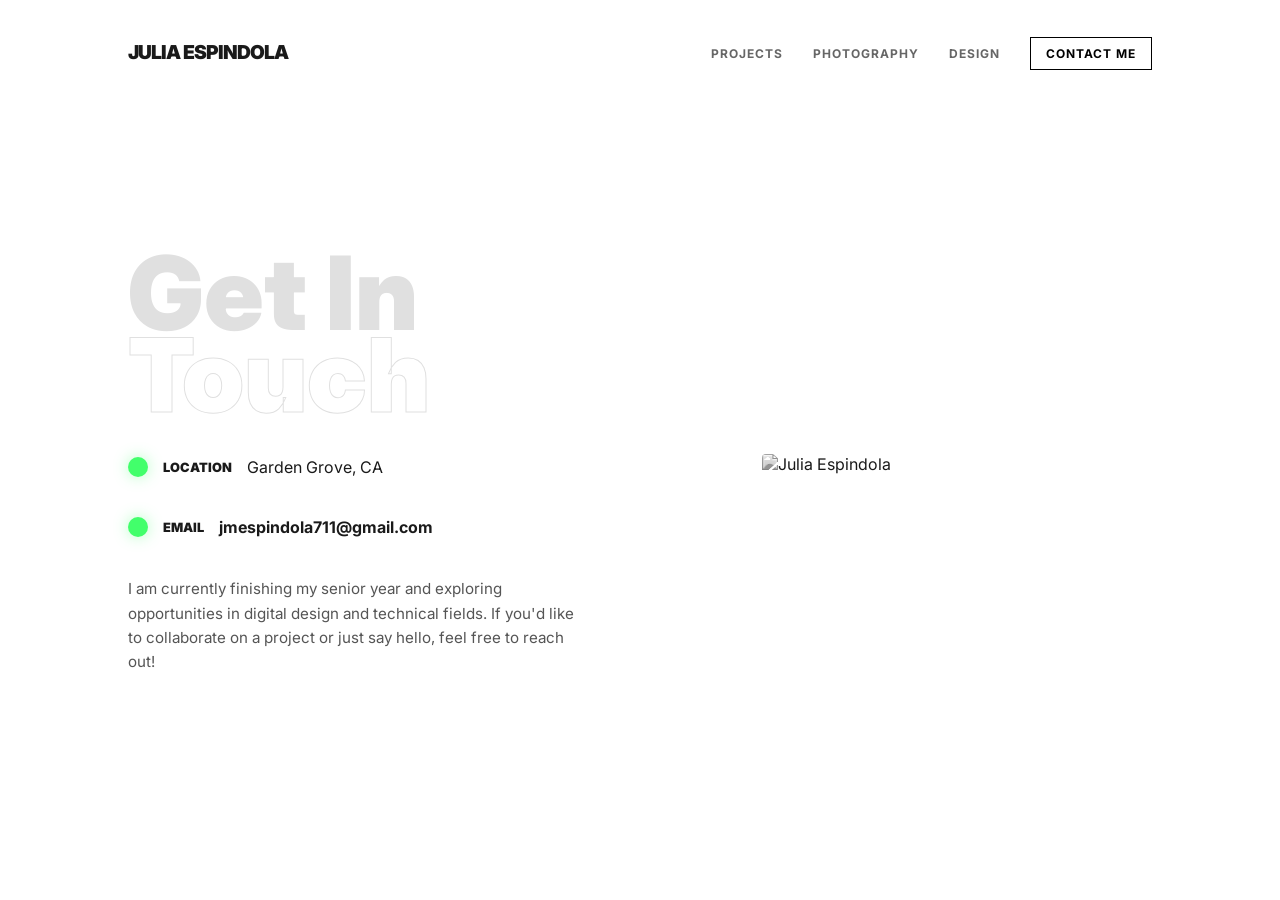
==== contact.html @ 64434c4b "Update contact.html" ====
<!DOCTYPE html>
<html lang="en">
<head>
    <meta charset="UTF-8">
    <meta name="viewport" content="width=device-width, initial-scale=1.0">
    <title>Contact | 2026 Portfolio</title>
    <link href="https://fonts.googleapis.com/css2?family=Inter:wght@300;700;900&display=swap" rel="stylesheet">
    <link rel="stylesheet" href="style.css">
</head>
<body>

    <nav class="navbar">
        <div class="nav-brand">JULIA ESPINDOLA</div>
        <ul class="nav-menu">
            <li><a href="index.html">PROJECTS</a></li>
            <li><a href="photography.html">PHOTOGRAPHY</a></li>
            <li><a href="design.html">DESIGN</a></li>
            <li><a href="contact.html" class="active">CONTACT ME</a></li>
        </ul>
    </nav>

    <main class="hero-section">
        <div class="text-content">
            <h1 class="main-title">Get In<br><span class="outline-text">Touch</span></h1>
            
            <div class="category-tags">
                <div class="tag">
                    <span class="neon-dot"></span>
                    <span class="tag-text">LOCATION</span>
                    <p>Garden Grove, CA</p>
                </div>
                <div class="tag">
                    <span class="neon-dot"></span>
                    <span class="tag-text">EMAIL</span>
                    <p>
                        <a href="https://mail.google.com/mail/?view=cm&fs=1&to=jmespindola711@gmail.com" 
                           target="_blank" 
                           class="email-link">
                           jmespindola711@gmail.com
                        </a>
                    </p>
                </div>
            </div>

            <p class="bio-text">
                I am currently finishing my senior year and exploring opportunities in 
                digital design and technical fields. If you'd like to collaborate 
                on a project or just say hello, feel free to reach out!
            </p>
        </div>

        <div class="image-content">
            <img src="images/profile.png" alt="Julia Espindola" class="hero-image">
        </div>
    </main>

    <script src="script.js"></script>
</body>
</html>
---- style.css ----
* {
    margin: 0;
    padding: 0;
    box-sizing: border-box;
}

body {
    font-family: 'Inter', sans-serif;
    background-color: #fff;
    color: #1a1a1a;
    overflow-x: hidden;
}

/* Navbar */
.navbar {
    display: flex;
    justify-content: space-between;
    align-items: center;
    padding: 40px 10%;
}

.nav-brand {
    font-weight: 900;
    font-size: 1.2rem;
    letter-spacing: -1px;
}

.nav-menu {
    display: flex;
    list-style: none;
    gap: 30px;
}

.nav-menu a {
    text-decoration: none;
    color: #666;
    font-size: 0.75rem;
    font-weight: 700;
    letter-spacing: 1px;
    transition: 0.3s ease;
}

.nav-menu a:hover, .email-link:hover {
    color: #42ff6b; 
    text-shadow: 0 0 10px rgba(66, 255, 107, 0.5);
}

.nav-menu a.active {
    color: #000;
    border: 1px solid #000;
    padding: 8px 15px;
}

/* Hero Section */
.hero-section {
    display: flex;
    padding: 0 10%;
    align-items: center;
    min-height: 80vh;
    gap: 50px;
}

.text-content {
    flex: 1.5;
}

.main-title {
    font-size: clamp(4rem, 8vw, 8rem); /* Slightly smaller to fit "Selected Works" better */
    line-height: 0.8;
    font-weight: 900;
    color: #e0e0e0;
    margin-bottom: 40px;
}

.outline-text {
    color: transparent;
    -webkit-text-stroke: 1px #e0e0e0;
}

/* Category Tags */
.category-tags {
    display: flex;
    flex-wrap: wrap;
    gap: 40px;
    margin-bottom: 40px;
}

.tag {
    display: flex;
    align-items: center;
    gap: 15px;
}

.neon-dot {
    width: 20px;
    height: 20px;
    background-color: #42ff6b;
    border-radius: 50%;
    box-shadow: 0 0 15px rgba(66, 255, 107, 0.4);
}

.tag-text {
    font-weight: 900;
    font-size: 0.8rem;
}

/* Email Specific Styling */
.email-link {
    text-decoration: none;
    color: inherit;
    transition: 0.3s;
    font-weight: 700;
}

.bio-text {
    max-width: 450px;
    font-size: 0.95rem;
    line-height: 1.6;
    color: #555;
}

/* Hero & Profile Image */
.image-content {
    flex: 1;
}

.hero-image {
    width: 100%;
    filter: grayscale(100%);
    transition: 0.8s ease;
    border-radius: 4px;
}

.hero-image:hover {
    filter: grayscale(0%);
}

/* --- Gallery Grid --- */
.gallery-grid {
    display: grid;
    grid-template-columns: repeat(auto-fit, minmax(280px, 1fr));
    gap: 15px;
    padding: 60px 10%;
    background-color: #fff;
}

.photo-item {
    aspect-ratio: 1 / 1; 
    overflow: hidden;
    background-color: #f9f9f9;
    filter: grayscale(100%);
    transition: 0.5s ease;
}

.photo-item:hover {
    filter: grayscale(0%);
    transform: translateY(-5px);
}

.photo-item img {
    width: 100%;
    height: 100%;
    object-fit: cover;
}

/* Responsive */
@media (max-width: 1024px) {
    .hero-section { flex-direction: column; text-align: center; padding-top: 50px; }
    .category-tags { justify-content: center; }
    .bio-text { margin: 0 auto; }
}
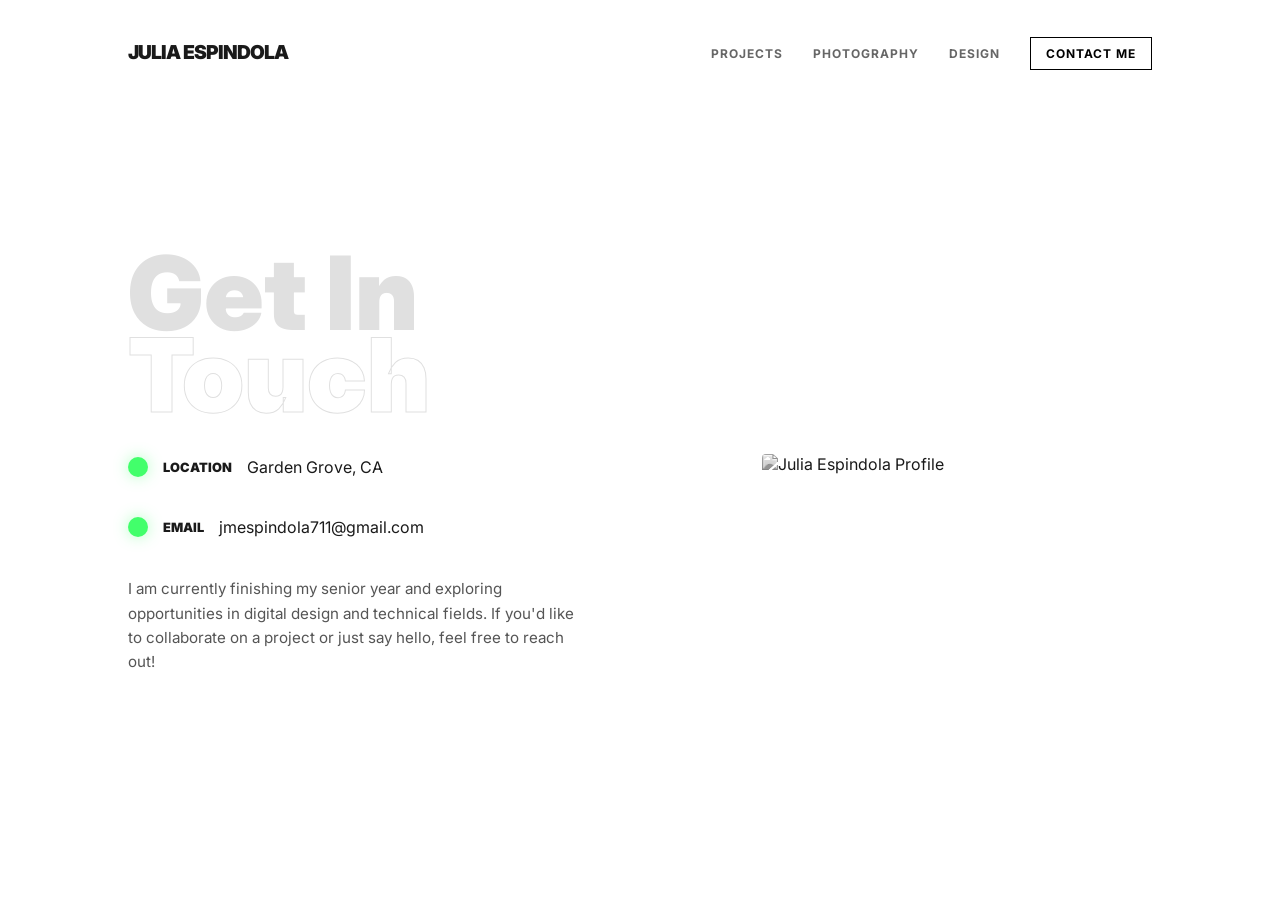
==== commit 7599a97d: "Update contact.html" ====
--- a/contact.html
+++ b/contact.html
@@ -32,13 +32,7 @@
                 <div class="tag">
                     <span class="neon-dot"></span>
                     <span class="tag-text">EMAIL</span>
-                    <p>
-                        <a href="https://mail.google.com/mail/?view=cm&fs=1&to=jmespindola711@gmail.com" 
-                           target="_blank" 
-                           class="email-link">
-                           jmespindola711@gmail.com
-                        </a>
-                    </p>
+                    <p>jmespindola711@gmail.com</p>
                 </div>
             </div>
 
@@ -50,7 +44,7 @@
         </div>
 
         <div class="image-content">
-            <img src="images/profile.png" alt="Julia Espindola" class="hero-image">
+            <img src="images/profile.png" alt="Julia Espindola Profile" class="hero-image">
         </div>
     </main>
 
--- a/style.css
+++ b/style.css
@@ -40,7 +40,7 @@
     transition: 0.3s ease;
 }
 
-.nav-menu a:hover, .email-link:hover {
+.nav-menu a:hover {
     color: #42ff6b; 
     text-shadow: 0 0 10px rgba(66, 255, 107, 0.5);
 }
@@ -65,7 +65,7 @@
 }
 
 .main-title {
-    font-size: clamp(4rem, 8vw, 8rem); /* Slightly smaller to fit "Selected Works" better */
+    font-size: clamp(3.5rem, 8vw, 8rem);
     line-height: 0.8;
     font-weight: 900;
     color: #e0e0e0;
@@ -110,6 +110,12 @@
     color: inherit;
     transition: 0.3s;
     font-weight: 700;
+    word-break: break-all;
+}
+
+.email-link:hover {
+    color: #42ff6b;
+    text-shadow: 0 0 10px rgba(66, 255, 107, 0.5);
 }
 
 .bio-text {
@@ -135,19 +141,17 @@
     filter: grayscale(0%);
 }
 
-/* --- Gallery Grid --- */
+/* Gallery Grid */
 .gallery-grid {
     display: grid;
     grid-template-columns: repeat(auto-fit, minmax(280px, 1fr));
     gap: 15px;
     padding: 60px 10%;
-    background-color: #fff;
 }
 
 .photo-item {
     aspect-ratio: 1 / 1; 
     overflow: hidden;
-    background-color: #f9f9f9;
     filter: grayscale(100%);
     transition: 0.5s ease;
 }
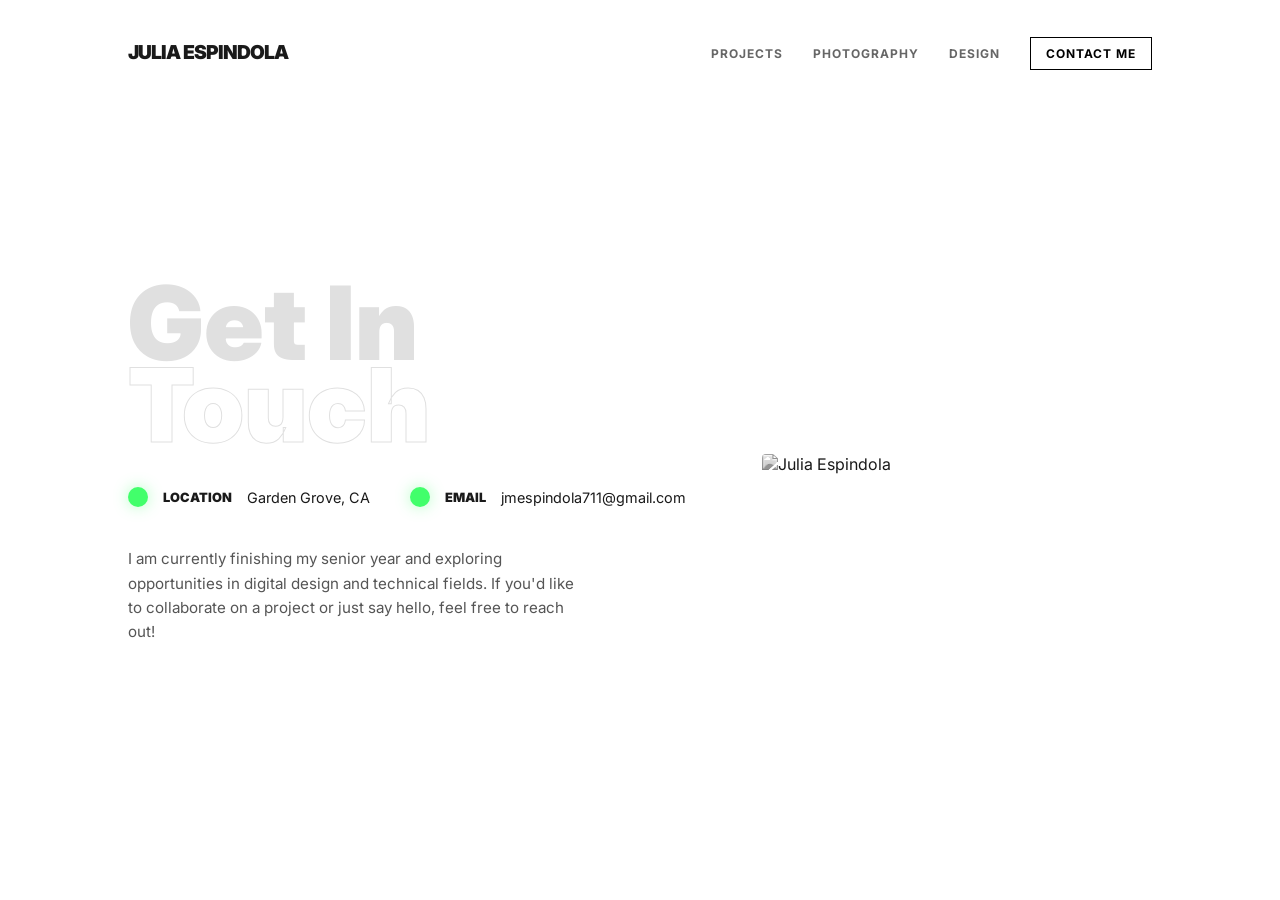
==== commit 956295b8: "Update contact.html" ====
--- a/contact.html
+++ b/contact.html
@@ -44,7 +44,7 @@
         </div>
 
         <div class="image-content">
-            <img src="images/profile.png" alt="Julia Espindola Profile" class="hero-image">
+            <img src="images/profile.png" alt="Julia Espindola" class="hero-image">
         </div>
     </main>
 
--- a/style.css
+++ b/style.css
@@ -40,6 +40,7 @@
     transition: 0.3s ease;
 }
 
+/* Only nav links turn green on hover now */
 .nav-menu a:hover {
     color: #42ff6b; 
     text-shadow: 0 0 10px rgba(66, 255, 107, 0.5);
@@ -91,6 +92,11 @@
     gap: 15px;
 }
 
+.tag p {
+    font-size: 0.9rem;
+    color: #1a1a1a;
+}
+
 .neon-dot {
     width: 20px;
     height: 20px;
@@ -102,20 +108,6 @@
 .tag-text {
     font-weight: 900;
     font-size: 0.8rem;
-}
-
-/* Email Specific Styling */
-.email-link {
-    text-decoration: none;
-    color: inherit;
-    transition: 0.3s;
-    font-weight: 700;
-    word-break: break-all;
-}
-
-.email-link:hover {
-    color: #42ff6b;
-    text-shadow: 0 0 10px rgba(66, 255, 107, 0.5);
 }
 
 .bio-text {
@@ -167,7 +159,7 @@
     object-fit: cover;
 }
 
-/* Responsive */
+/* Responsive Styles */
 @media (max-width: 1024px) {
     .hero-section { flex-direction: column; text-align: center; padding-top: 50px; }
     .category-tags { justify-content: center; }
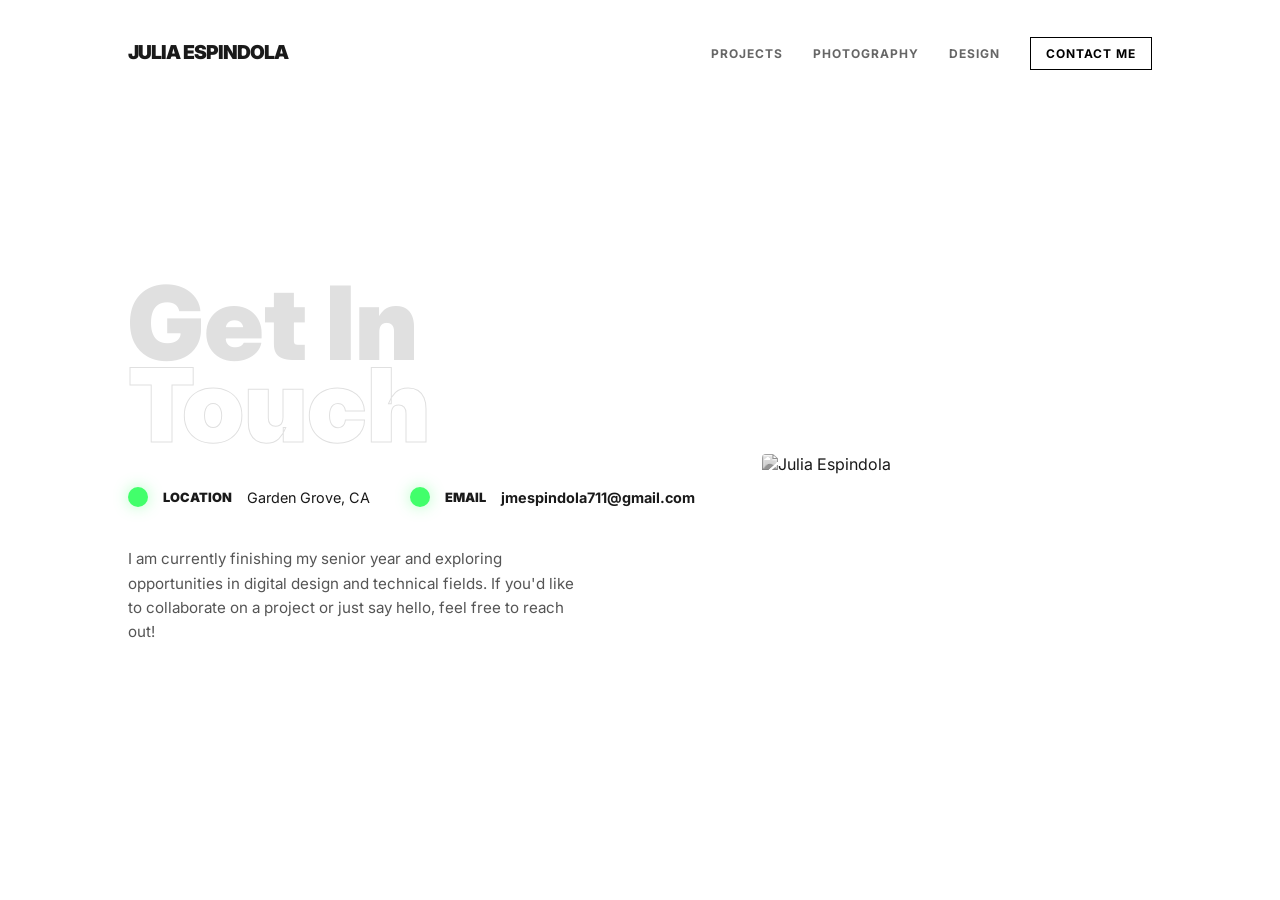
==== commit 0ec01ef0: "Update contact.html" ====
--- a/contact.html
+++ b/contact.html
@@ -32,7 +32,7 @@
                 <div class="tag">
                     <span class="neon-dot"></span>
                     <span class="tag-text">EMAIL</span>
-                    <p>jmespindola711@gmail.com</p>
+                    <p><span class="copy-email">jmespindola711@gmail.com</span></p>
                 </div>
             </div>
 
--- a/style.css
+++ b/style.css
@@ -9,6 +9,18 @@
     background-color: #fff;
     color: #1a1a1a;
     overflow-x: hidden;
+}
+
+/* --- Email Hover (Non-Link) --- */
+.copy-email {
+    transition: 0.3s ease;
+    cursor: text;
+    font-weight: 700;
+}
+
+.copy-email:hover {
+    color: #42ff6b;
+    text-shadow: 0 0 10px rgba(66, 255, 107, 0.5);
 }
 
 /* Navbar */
@@ -40,7 +52,6 @@
     transition: 0.3s ease;
 }
 
-/* Only nav links turn green on hover now */
 .nav-menu a:hover {
     color: #42ff6b; 
     text-shadow: 0 0 10px rgba(66, 255, 107, 0.5);
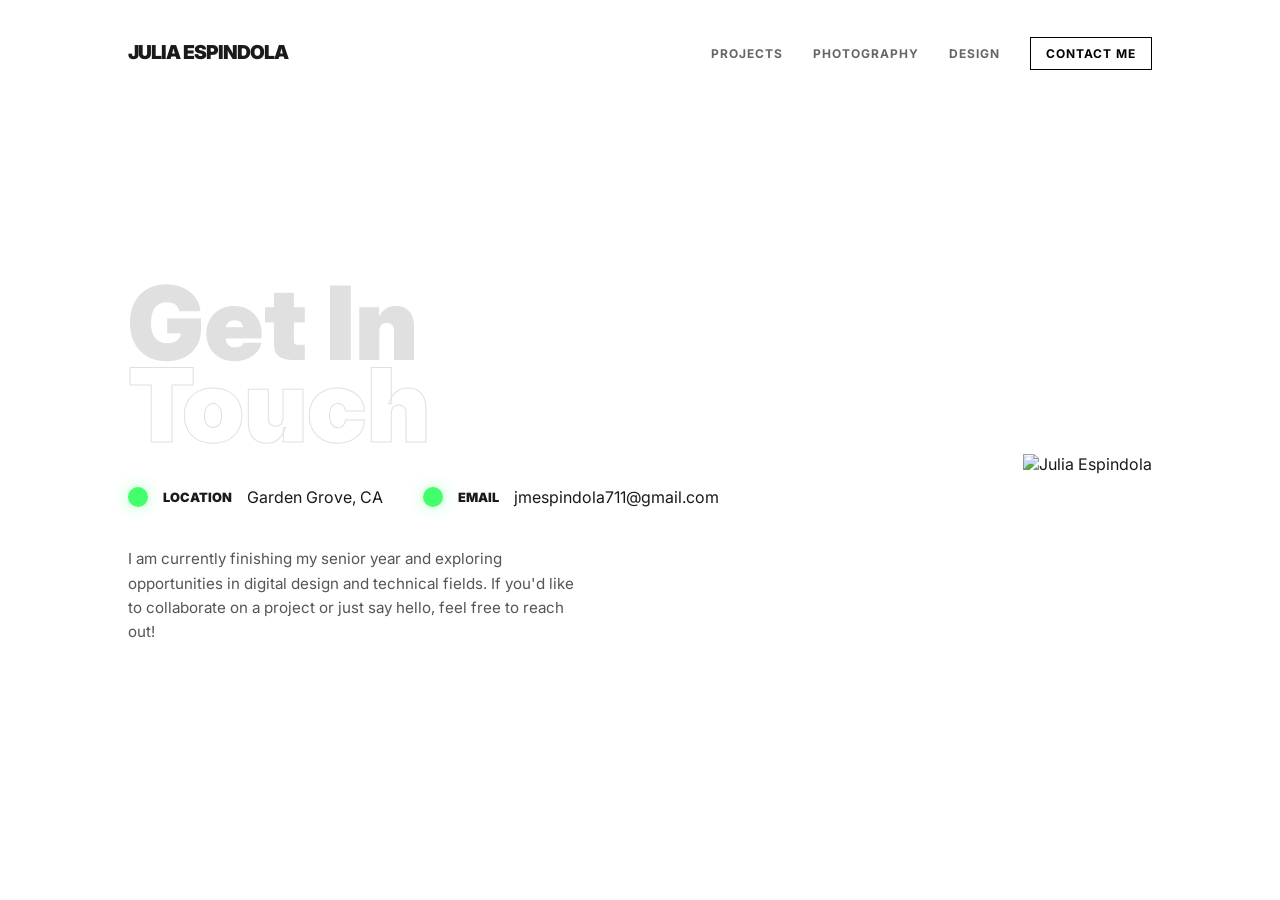
==== commit 5dc7946b: "Update contact.html" ====
--- a/contact.html
+++ b/contact.html
@@ -44,7 +44,7 @@
         </div>
 
         <div class="image-content">
-            <img src="images/profile.png" alt="Julia Espindola" class="hero-image">
+            <img src="profile.png" alt="Julia Espindola" class="hero-image">
         </div>
     </main>
 
--- a/style.css
+++ b/style.css
@@ -9,18 +9,6 @@
     background-color: #fff;
     color: #1a1a1a;
     overflow-x: hidden;
-}
-
-/* --- Email Hover (Non-Link) --- */
-.copy-email {
-    transition: 0.3s ease;
-    cursor: text;
-    font-weight: 700;
-}
-
-.copy-email:hover {
-    color: #42ff6b;
-    text-shadow: 0 0 10px rgba(66, 255, 107, 0.5);
 }
 
 /* Navbar */
@@ -89,7 +77,6 @@
     -webkit-text-stroke: 1px #e0e0e0;
 }
 
-/* Category Tags */
 .category-tags {
     display: flex;
     flex-wrap: wrap;
@@ -101,11 +88,6 @@
     display: flex;
     align-items: center;
     gap: 15px;
-}
-
-.tag p {
-    font-size: 0.9rem;
-    color: #1a1a1a;
 }
 
 .neon-dot {
@@ -128,23 +110,7 @@
     color: #555;
 }
 
-/* Hero & Profile Image */
-.image-content {
-    flex: 1;
-}
-
-.hero-image {
-    width: 100%;
-    filter: grayscale(100%);
-    transition: 0.8s ease;
-    border-radius: 4px;
-}
-
-.hero-image:hover {
-    filter: grayscale(0%);
-}
-
-/* Gallery Grid */
+/* Gallery Grid (Leveling) */
 .gallery-grid {
     display: grid;
     grid-template-columns: repeat(auto-fit, minmax(280px, 1fr));
@@ -157,6 +123,7 @@
     overflow: hidden;
     filter: grayscale(100%);
     transition: 0.5s ease;
+    cursor: pointer;
 }
 
 .photo-item:hover {
@@ -167,12 +134,32 @@
 .photo-item img {
     width: 100%;
     height: 100%;
-    object-fit: cover;
+    object-fit: contain; /* This shows the FULL image inside the box */
+    background-color: #f9f9f9; /* Optional: adds a light gray background to empty space */
 }
 
-/* Responsive Styles */
-@media (max-width: 1024px) {
-    .hero-section { flex-direction: column; text-align: center; padding-top: 50px; }
-    .category-tags { justify-content: center; }
-    .bio-text { margin: 0 auto; }
+/* Lightbox Pop-up Styling */
+.lightbox {
+    display: none;
+    position: fixed;
+    z-index: 1000;
+    top: 0; left: 0; width: 100%; height: 100%;
+    background: rgba(0,0,0,0.9);
+    justify-content: center;
+    align-items: center;
 }
+
+.lightbox-content {
+    max-width: 80%;
+    max-height: 80%;
+    border: 2px solid #42ff6b;
+}
+
+.close-btn {
+    position: absolute;
+    top: 20px;
+    right: 40px;
+    color: white;
+    font-size: 50px;
+    cursor: pointer;
+}
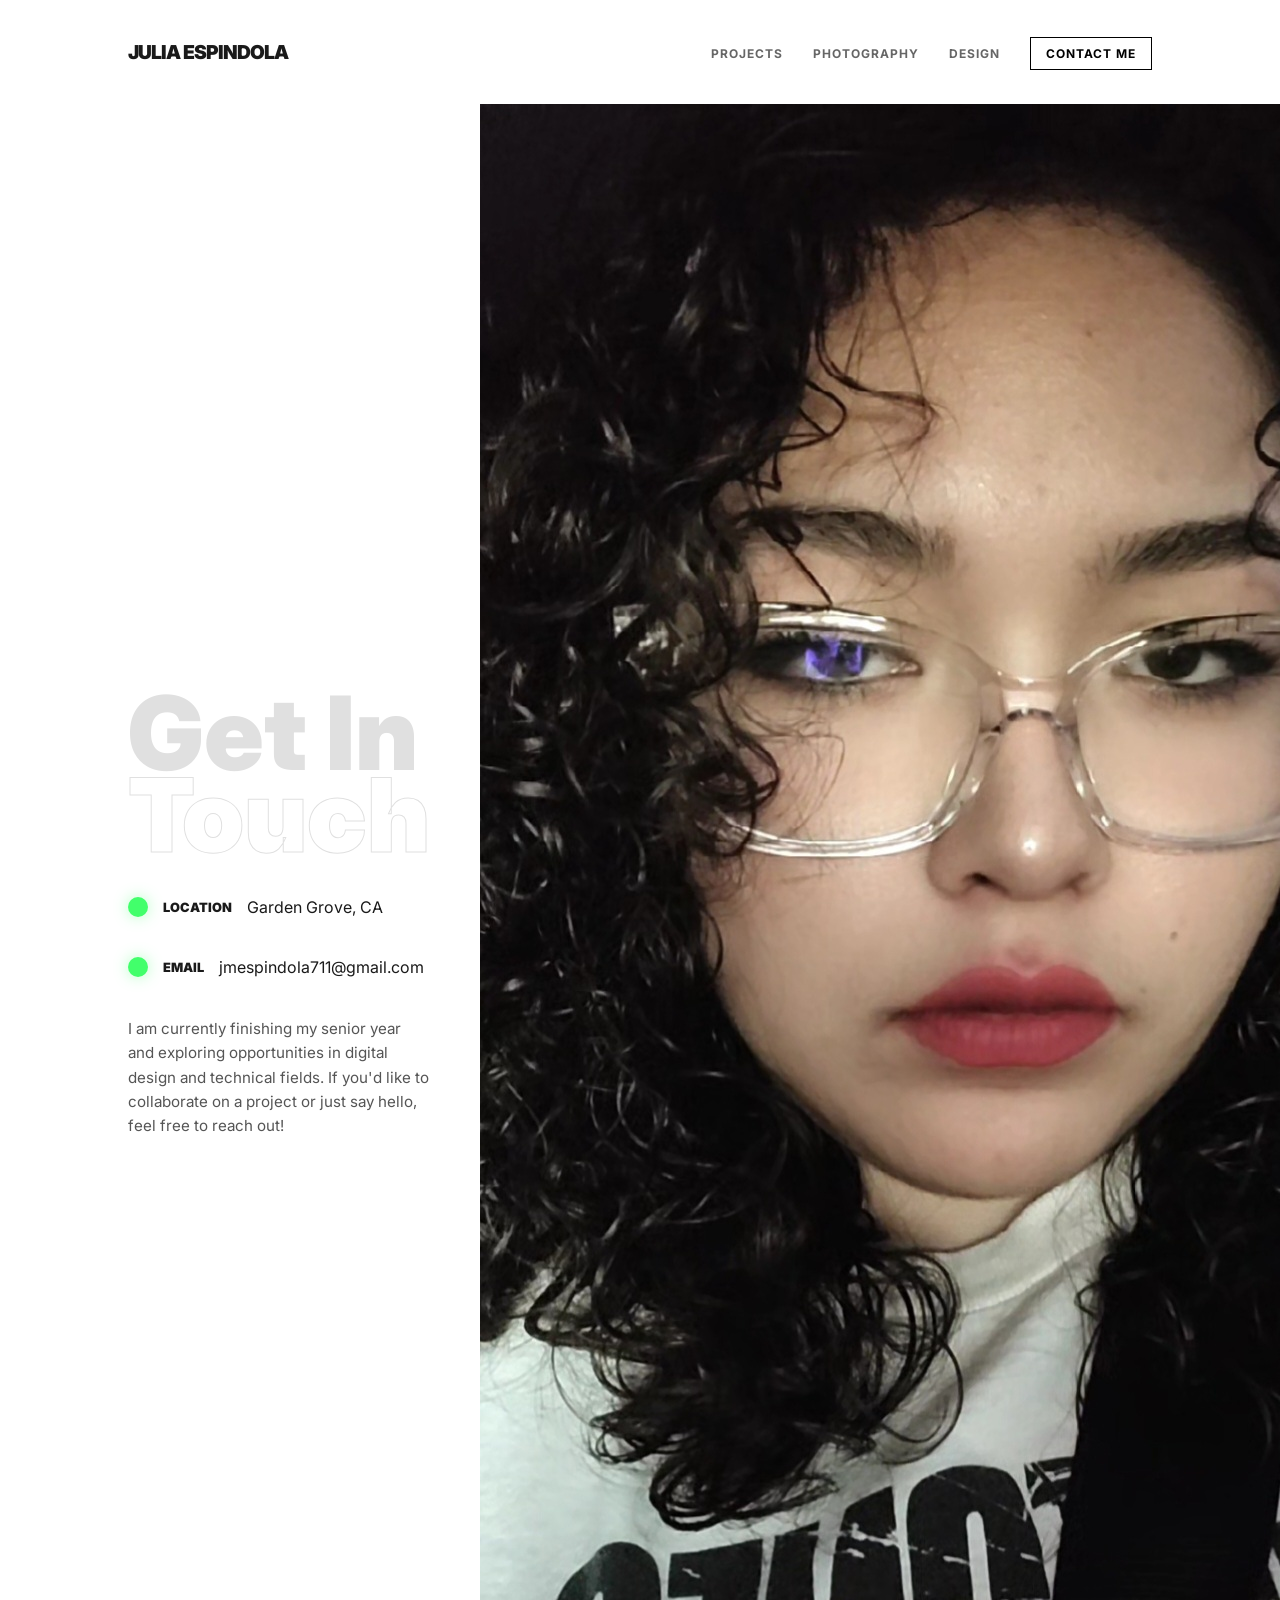
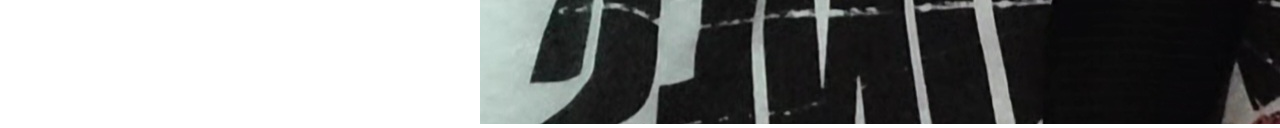
==== commit 6aeda043: "Update contact.html" ====
--- a/contact.html
+++ b/contact.html
@@ -44,7 +44,7 @@
         </div>
 
         <div class="image-content">
-            <img src="profile.png" alt="Julia Espindola" class="hero-image">
+            <img src="me.png" alt="Julia Espindola" class="profile-photo">
         </div>
     </main>
 
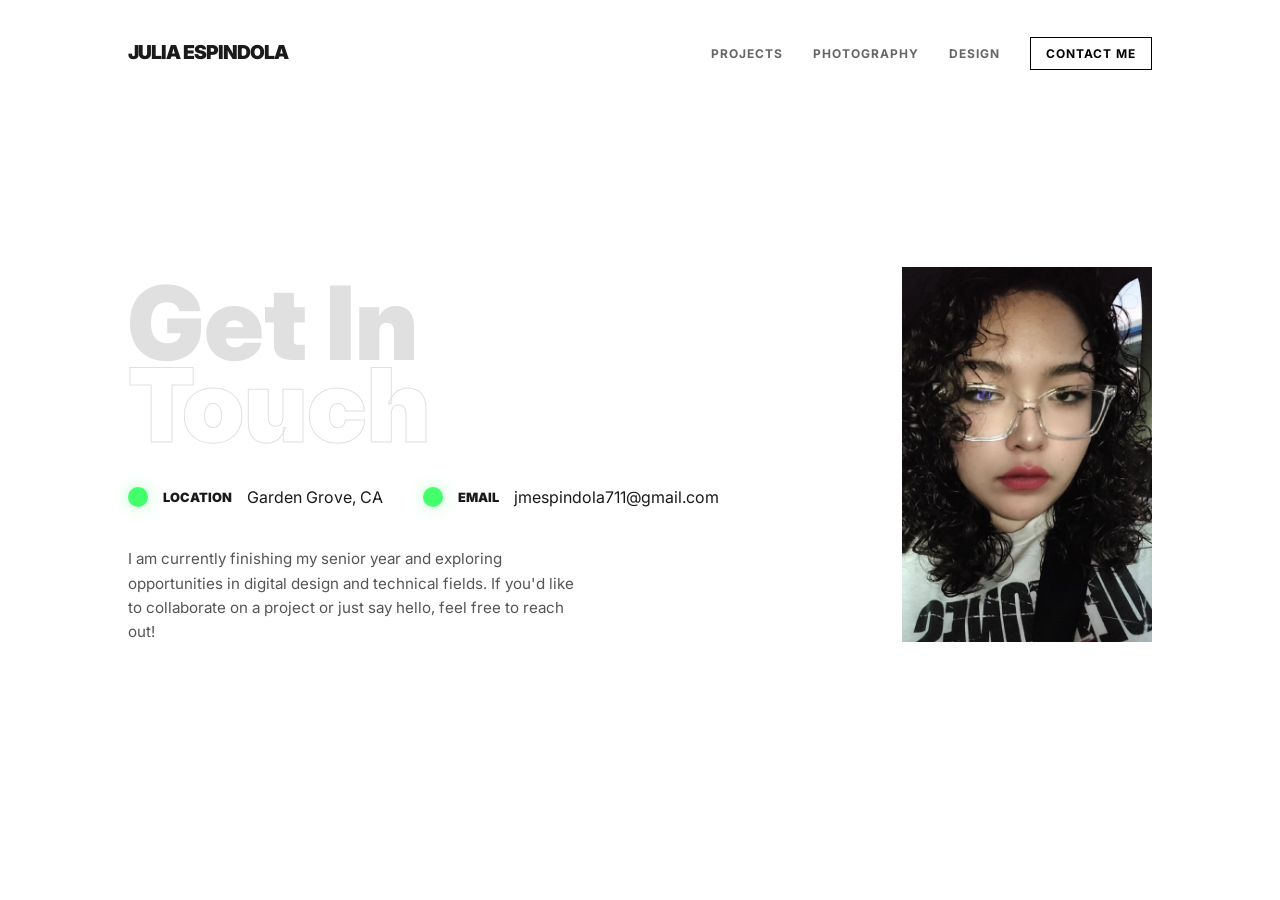
==== commit 193877e2: "Update contact.html" ====
--- a/contact.html
+++ b/contact.html
@@ -44,8 +44,7 @@
         </div>
 
         <div class="image-content">
-            <img src="me.png" alt="Julia Espindola" class="profile-photo">
-        </div>
+            <img src="me.png" alt="Julia Espindola" style="width: 250px !important; height: auto !important; display: block; margin-bottom: 20px;">        </div>
     </main>
 
     <script src="script.js"></script>
--- a/style.css
+++ b/style.css
@@ -162,4 +162,10 @@
     color: white;
     font-size: 50px;
     cursor: pointer;
+    
+.profile-img {
+    width: 280px !important; /* Forces the width to stay small */
+    height: auto;
+    display: block;
+    margin: 0 auto; /* Centers it if it's on its own line */
 }
